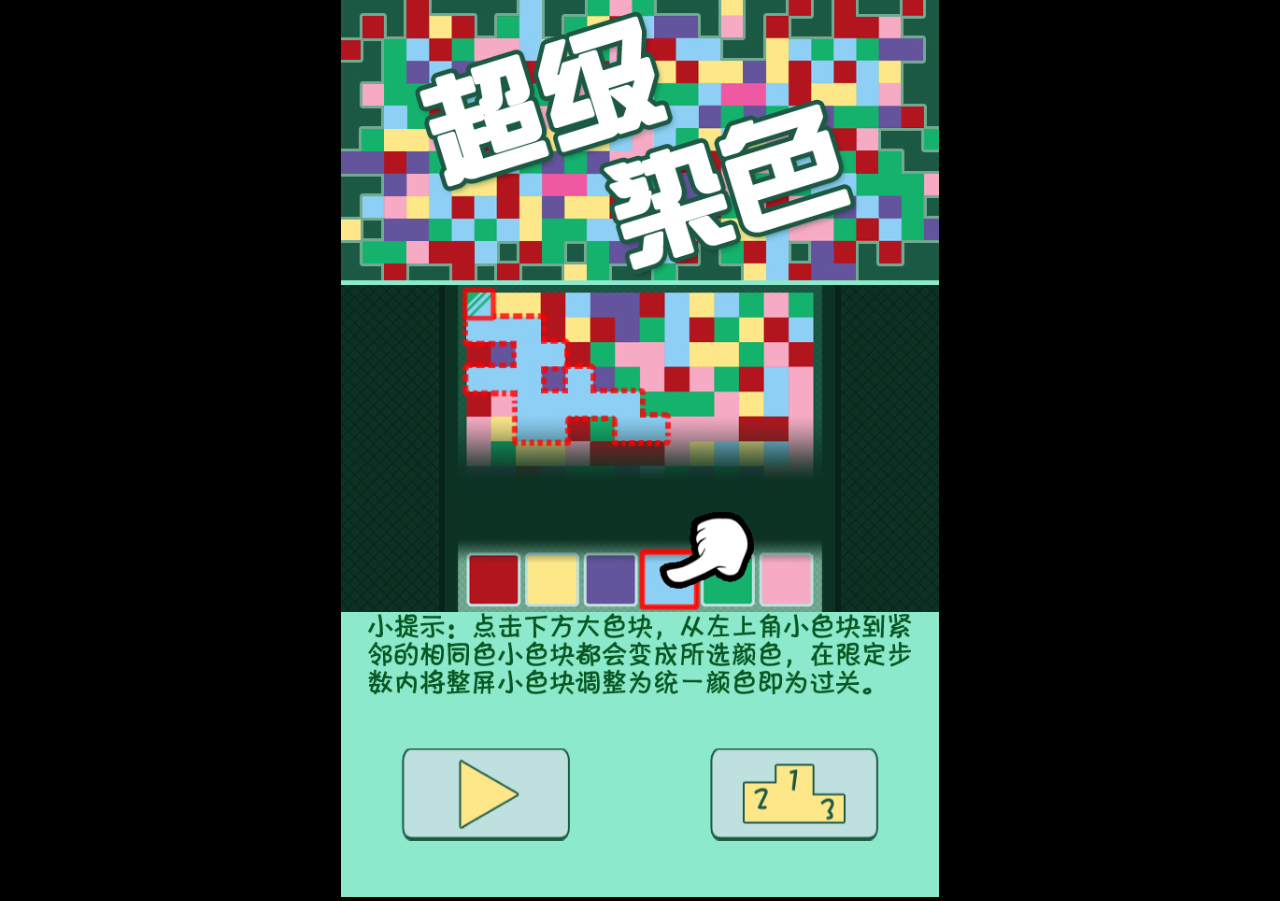
==== index.html @ 7011b042 "first commit" ====
﻿
<!DOCTYPE html>
<html>
	<head>
		<meta charset="UTF-8">
		<meta name="viewport"
			content="width=device-width,user-scalable=no,initial-scale=1.0" />
		<meta name="apple-mobile-web-app-capable" content="yes" />
		<title>超级染色体</title>
		<link type="text/css" href="css/game_base.css" rel="stylesheet" />
		<script type="text/javascript" src="js/jquery-2.1.0.min.js"></script>
		<script type="text/javascript" src="js/game_base.js"></script>
		<script type="text/javascript" src="js/createjs-2013.12.12.min.js"></script>
		<script type="text/javascript" src="js/createjs_game.js"></script>
		<script type="text/javascript" src="js/jquery.cookie.js"></script>
		<script type="text/javascript" src="js/main.js"></script>
		<style type="text/css">
.follow {
	z-index: 100;
	position: absolute;
	left: -500px;
	bottom: 0px;
	width: 20%;
	opacity: 0;
}

.follow img {
	width: 100%
}

.moreGames {
	z-index: 100;
	position: absolute;
	bottom: 10px;
	margin-left: auto;
	margin-right: auto;
	width: 100%;
	text-align: center;
}

.moreGames a {
	font: 11px Arial;
	text-decoration: none;
	background-color: #C0C0C0;
	color: #FFFFFF;
	padding: 2px 10px 2px 10px;
	border-radius: 8px;
	-webkit-border-radius: 8px;
}
</style>
	</head>
	<body>
		<canvas id="stage">
		您的浏览器不支持html5, 请换用支持html5的浏览器
		</canvas>
		<script language=javascript>
		var mebtnopenurl = 'game.id87.com/youxi/'; //更多游戏链接
		var myscore=0;
		var mylevel=0;
		window.shareData = {
		        "imgUrl": "./img/icon.png", //分享时的图片
		        "timeLineLink": "./index.html",  //分享时的链接
		        "tTitle": "超级染色体", //分享时的title
		        "tContent": "超级染色体" //分享时的内容
		};
				
		function goHome(){
			window.location=mebtnopenurl;
		}
		function clickMore(){
			goHome();
		}
		function dp_share(){
			document.title ="我用了"+score+"步完成了超级染色体，你也来试试吧！";
			document.getElementById("share").style.display="";
			window.shareData.tTitle = document.title;
		}
		function dp_Ranking(){
			window.location=mebtnopenurl;
		}

		function showAd(){
		}
		function hideAd(){
		}
		document.addEventListener('WeixinJSBridgeReady', function onBridgeReady() {
		    
		    WeixinJSBridge.on('menu:share:appmessage', function(argv) {
		        WeixinJSBridge.invoke('sendAppMessage', {
		            "img_url": window.shareData.imgUrl,
		            "link": window.shareData.timeLineLink,
		            "desc": window.shareData.tContent,
		            "title": window.shareData.tTitle
		        }, onShareComplete);
		    });

		    WeixinJSBridge.on('menu:share:timeline', function(argv) {
		        WeixinJSBridge.invoke('shareTimeline', {
		            "img_url": window.shareData.imgUrl,
		            "img_width": "640",
		            "img_height": "640",
		            "link": window.shareData.timeLineLink,
		            "desc": window.shareData.tContent,
		            "title": window.shareData.tTitle
		        }, onShareComplete);
		    });
		}, false);
		</script>
		<div id=share style="display: none">
			<img width=100% src="img/share.png"
				style="position: fixed; z-index: 9999; top: 0; left: 0; display: "
				ontouchstart="document.getElementById('share').style.display='none';">
		</div>
		<div style="display: none;">
			<script type="text/javascript">
			var myData = {};
			function dp_submitScore(score,level){
				myscore=score;
				mylevel=level
				myData.score = score;
				myData.scoreName = score+"步";
				if(score>5){
					if (confirm("真行,你用了"+score+"步！要不要通知下小伙伴们呢？")){
						dp_share();
					}
				}
			}
			function onShareComplete(res) {
				document.location.href = mebtnopenurl;
	        }
			</script>

	</body>
</html>
---- css/game_base.css ----
html,body,canvas {
	margin: 0px;
	padding: 0px;
	border:none;
	text-align: center;
	background-color: black;
}

canvas {
	background-color: white;
}

#lbFrame {
	border: none;
	top: 0px;
	left: 0px;
	position: absolute;
	z-index: 999;
}

.closeIframe {
	position: absolute;
	top: 4px;
	right: 4px;
	z-index: 999;
	display: none;
	width: 40px;
	height: 40px;
	-moz-border-radius: 100px;
	-webkit-border-radius: 100px;
	border-radius: 100px;
	background-color: #333;
	color: #FFF;
	border: 2px solid #FFF;
	font-size: 26px;
	font-weight: bold;
	line-height: 40px;
	overflow: hidden;
	font-family: Arial, Helvetica, sans-serif;
}
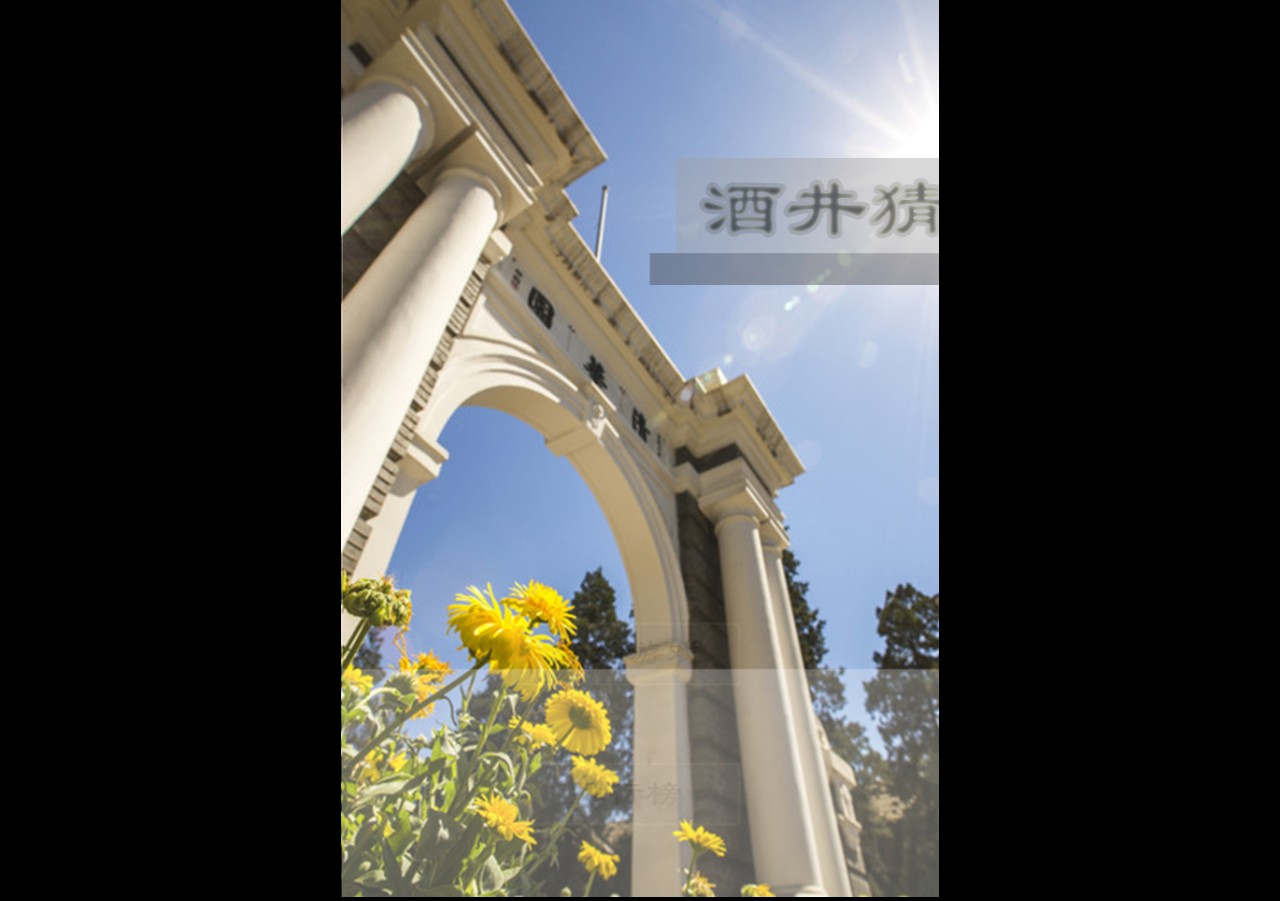
==== commit da78d572: "roughly complete the game page" ====
--- a/index.html
+++ b/index.html
@@ -6,129 +6,29 @@
 		<meta name="viewport"
 			content="width=device-width,user-scalable=no,initial-scale=1.0" />
 		<meta name="apple-mobile-web-app-capable" content="yes" />
-		<title>超级染色体</title>
-		<link type="text/css" href="css/game_base.css" rel="stylesheet" />
+		<title>酒井回忆</title>
+		<link type="text/css" href="css/game.css" rel="stylesheet" />
 		<script type="text/javascript" src="js/jquery-2.1.0.min.js"></script>
-		<script type="text/javascript" src="js/game_base.js"></script>
 		<script type="text/javascript" src="js/createjs-2013.12.12.min.js"></script>
+		<script type="text/javascript" src="js/jquery.cookie.js"></script>
 		<script type="text/javascript" src="js/createjs_game.js"></script>
-		<script type="text/javascript" src="js/jquery.cookie.js"></script>
+		<script type="text/javascript" src="js/game_welcome.js" ></script>
+		<script type="text/javascript" src="js/game_over.js" ></script>
 		<script type="text/javascript" src="js/main.js"></script>
-		<style type="text/css">
-.follow {
-	z-index: 100;
-	position: absolute;
-	left: -500px;
-	bottom: 0px;
-	width: 20%;
-	opacity: 0;
-}
-
-.follow img {
-	width: 100%
-}
-
-.moreGames {
-	z-index: 100;
-	position: absolute;
-	bottom: 10px;
-	margin-left: auto;
-	margin-right: auto;
-	width: 100%;
-	text-align: center;
-}
-
-.moreGames a {
-	font: 11px Arial;
-	text-decoration: none;
-	background-color: #C0C0C0;
-	color: #FFFFFF;
-	padding: 2px 10px 2px 10px;
-	border-radius: 8px;
-	-webkit-border-radius: 8px;
-}
-</style>
+		
 	</head>
 	<body>
 		<canvas id="stage">
 		您的浏览器不支持html5, 请换用支持html5的浏览器
 		</canvas>
-		<script language=javascript>
-		var mebtnopenurl = 'game.id87.com/youxi/'; //更多游戏链接
-		var myscore=0;
-		var mylevel=0;
-		window.shareData = {
-		        "imgUrl": "./img/icon.png", //分享时的图片
-		        "timeLineLink": "./index.html",  //分享时的链接
-		        "tTitle": "超级染色体", //分享时的title
-		        "tContent": "超级染色体" //分享时的内容
-		};
-				
-		function goHome(){
-			window.location=mebtnopenurl;
-		}
-		function clickMore(){
-			goHome();
-		}
-		function dp_share(){
-			document.title ="我用了"+score+"步完成了超级染色体，你也来试试吧！";
-			document.getElementById("share").style.display="";
-			window.shareData.tTitle = document.title;
-		}
-		function dp_Ranking(){
-			window.location=mebtnopenurl;
-		}
-
-		function showAd(){
-		}
-		function hideAd(){
-		}
-		document.addEventListener('WeixinJSBridgeReady', function onBridgeReady() {
-		    
-		    WeixinJSBridge.on('menu:share:appmessage', function(argv) {
-		        WeixinJSBridge.invoke('sendAppMessage', {
-		            "img_url": window.shareData.imgUrl,
-		            "link": window.shareData.timeLineLink,
-		            "desc": window.shareData.tContent,
-		            "title": window.shareData.tTitle
-		        }, onShareComplete);
-		    });
-
-		    WeixinJSBridge.on('menu:share:timeline', function(argv) {
-		        WeixinJSBridge.invoke('shareTimeline', {
-		            "img_url": window.shareData.imgUrl,
-		            "img_width": "640",
-		            "img_height": "640",
-		            "link": window.shareData.timeLineLink,
-		            "desc": window.shareData.tContent,
-		            "title": window.shareData.tTitle
-		        }, onShareComplete);
-		    });
-		}, false);
-		</script>
+		
 		<div id=share style="display: none">
-			<img width=100% src="img/share.png"
-				style="position: fixed; z-index: 9999; top: 0; left: 0; display: "
-				ontouchstart="document.getElementById('share').style.display='none';">
-		</div>
-		<div style="display: none;">
-			<script type="text/javascript">
-			var myData = {};
-			function dp_submitScore(score,level){
-				myscore=score;
-				mylevel=level
-				myData.score = score;
-				myData.scoreName = score+"步";
-				if(score>5){
-					if (confirm("真行,你用了"+score+"步！要不要通知下小伙伴们呢？")){
-						dp_share();
-					}
-				}
-			}
-			function onShareComplete(res) {
-				document.location.href = mebtnopenurl;
-	        }
-			</script>
+		<img width=100% src="img/share.png"
+			style="position: fixed; z-index: 9999; top: 0; left: 0; display: "
+			ontouchstart="document.getElementById('share').style.display='none';">
+	    </div>
+	    <div style="display: none;">
+		<script type="text/javascript" src="js/weixin.js" ></script>
 
 	</body>
 </html>--- a/css/game.css
+++ b/css/game.css
@@ -0,0 +1,72 @@
+html,body,canvas {
+	margin: 0px;
+	padding: 0px;
+	border:none;
+	text-align: center;
+	background-color: black;
+}
+
+canvas {
+	background-color: white;
+}
+
+#lbFrame {
+	border: none;
+	top: 0px;
+	left: 0px;
+	position: absolute;
+	z-index: 999;
+}
+
+.closeIframe {
+	position: absolute;
+	top: 4px;
+	right: 4px;
+	z-index: 999;
+	display: none;
+	width: 40px;
+	height: 40px;
+	-moz-border-radius: 100px;
+	-webkit-border-radius: 100px;
+	border-radius: 100px;
+	background-color: #333;
+	color: #FFF;
+	border: 2px solid #FFF;
+	font-size: 26px;
+	font-weight: bold;
+	line-height: 40px;
+	overflow: hidden;
+	font-family: Arial, Helvetica, sans-serif;
+}
+.follow {
+	z-index: 100;
+	position: absolute;
+	left: -500px;
+	bottom: 0px;
+	width: 20%;
+	opacity: 0;
+}
+
+.follow img {
+	width: 100%
+}
+
+.moreGames {
+	z-index: 100;
+	position: absolute;
+	bottom: 10px;
+	margin-left: auto;
+	margin-right: auto;
+	width: 100%;
+	text-align: center;
+}
+
+.moreGames a {
+	font: 11px Arial;
+	text-decoration: none;
+	background-color: #C0C0C0;
+	color: #FFFFFF;
+	padding: 2px 10px 2px 10px;
+	border-radius: 8px;
+	-webkit-border-radius: 8px;
+}